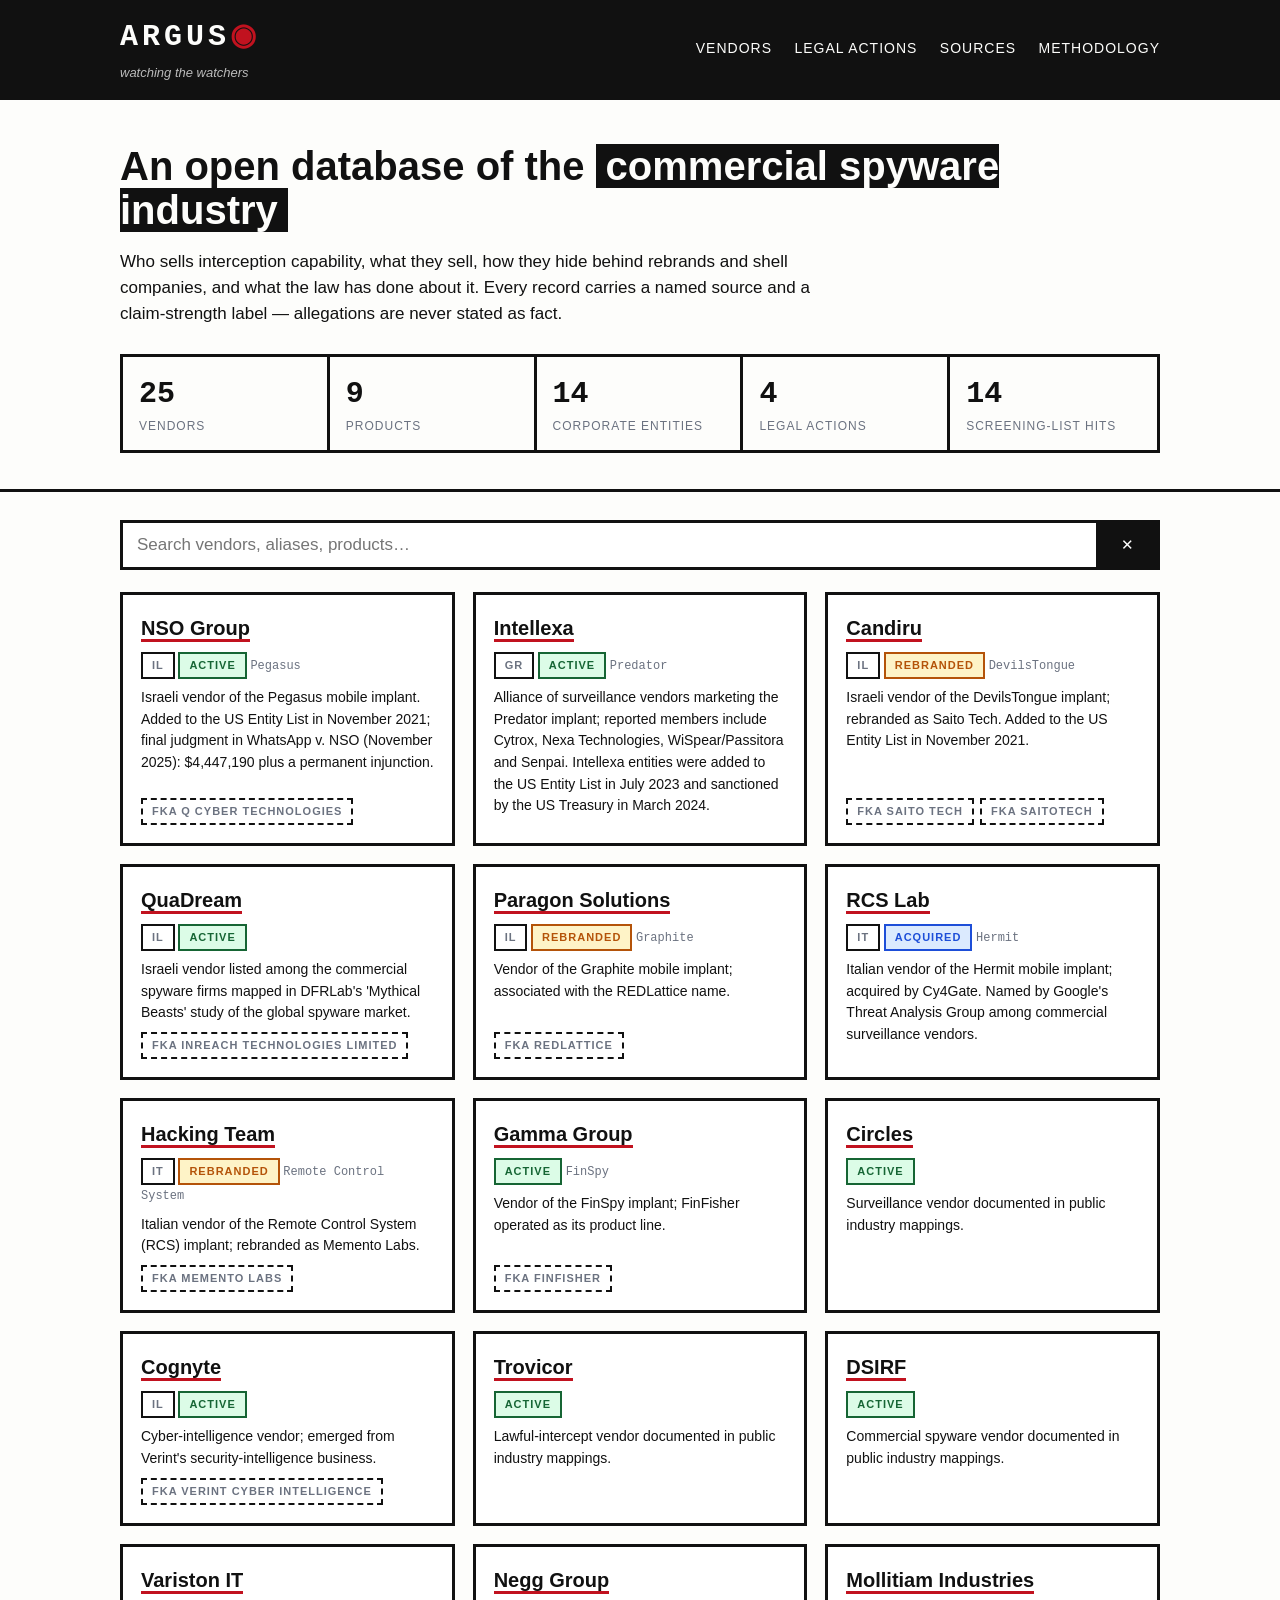
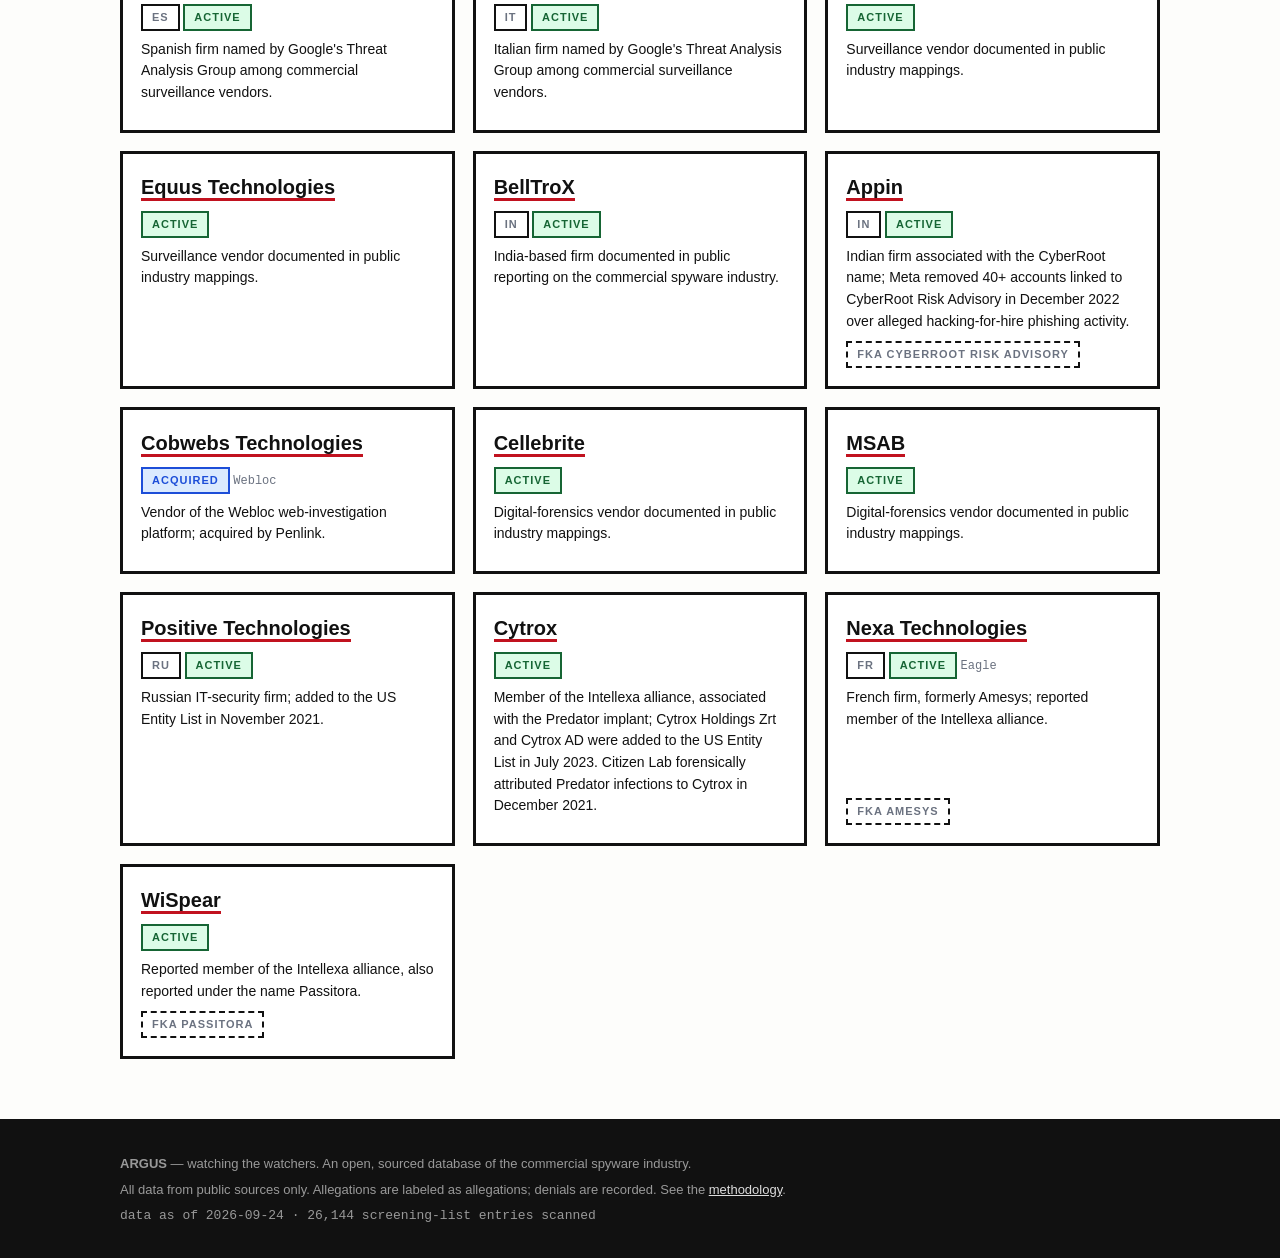
==== index.html @ 7b31ca4d "ARGUS v0: 25 vendors, 9 products, 14 corporate entities, live CSL pull, static site" ====
<!DOCTYPE html>
<html lang="en">
<head>
<meta charset="utf-8">
<meta name="viewport" content="width=device-width, initial-scale=1">
<title>ARGUS — Watching the watchers</title>
<meta name="description" content="ARGUS is an open, sourced database of the commercial spyware industry: vendors, products, corporate structures, and legal actions.">
<link rel="stylesheet" href="css/style.css">
</head>
<body>
<header class="site">
  <div class="wrap">
    <a class="brand" href="index.html"><h1>ARGUS<span class="eye">◉</span></h1><p>watching the watchers</p></a>
    <nav>
      <a href="index.html">Vendors</a>
      <a href="legal.html">Legal actions</a>
      <a href="sources.html">Sources</a>
      <a href="methodology.html">Methodology</a>
    </nav>
  </div>
</header>

<div class="hero">
  <div class="wrap">
    <h2>An open database of the <span class="hl">commercial spyware industry</span></h2>
    <p>Who sells interception capability, what they sell, how they hide behind rebrands and shell companies, and what the law has done about it. Every record carries a named source and a claim-strength label — allegations are never stated as fact.</p>
    <div class="stats" id="stats"></div>
  </div>
</div>

<div class="wrap">
  <div class="searchbar">
    <input id="q" type="search" placeholder="Search vendors, aliases, products…" autocomplete="off">
    <button class="go" id="clear" title="Clear">✕</button>
  </div>
  <div class="grid" id="grid"></div>
</div>

<footer class="site">
  <div class="wrap">
    <p><strong>ARGUS</strong> — watching the watchers. An open, sourced database of the commercial spyware industry.</p>
    <p>All data from public sources only. Allegations are labeled as allegations; denials are recorded. See the <a href="methodology.html">methodology</a>.</p>
    <p class="mono" id="built"></p>
  </div>
</footer>

<script src="js/app.js"></script>
<script>
loadDB().then(() => {
  const sl = DB.screening_list;
  document.getElementById("stats").innerHTML = `
    <div class="stat"><div class="n">${DB.vendors.length}</div><div class="l">Vendors</div></div>
    <div class="stat"><div class="n">${DB.products.length}</div><div class="l">Products</div></div>
    <div class="stat"><div class="n">${DB.corporate_entities.length}</div><div class="l">Corporate entities</div></div>
    <div class="stat"><div class="n">${DB.legal_actions.length}</div><div class="l">Legal actions</div></div>
    <div class="stat"><div class="n">${sl.matches}</div><div class="l">Screening-list hits</div></div>`;
  document.getElementById("built").textContent = "data as of " + sl.retrieved_date + " · " + sl.entries_scanned.toLocaleString() + " screening-list entries scanned";

  const grid = document.getElementById("grid");
  const q = document.getElementById("q");
  const render = () => {
    const needle = q.value.trim().toLowerCase();
    const cards = DB.vendors
      .filter(v => !needle || (v.name + " " + (v.aliases || []).join(" ") + " " + v.description).toLowerCase().includes(needle))
      .map(vendorCard).join("");
    grid.innerHTML = cards || `<p class="empty">No vendors match “${q.value.replace(/[<>&"]/g, "")}”.</p>`;
  };
  q.addEventListener("input", render);
  document.getElementById("clear").addEventListener("click", () => { q.value = ""; render(); q.focus(); });
  render();
}).catch(e => {
  document.getElementById("grid").innerHTML = `<p class="empty">Failed to load data: ${e.message}</p>`;
});
</script>
</body>
</html>
---- css/style.css ----
/* ARGUS — brutalist-simple */
:root {
  --ink: #111;
  --paper: #fdfdfb;
  --accent: #c1121f;
  --amber: #b45309;
  --green: #166534;
  --blue: #1d4ed8;
  --gray: #6b7280;
  --line: 3px solid var(--ink);
}
* { box-sizing: border-box; }
body {
  margin: 0;
  background: var(--paper);
  color: var(--ink);
  font-family: "Helvetica Neue", Helvetica, Arial, sans-serif;
  line-height: 1.55;
}
.mono, code, pre { font-family: "SFMono-Regular", Consolas, "Liberation Mono", monospace; }
.wrap { max-width: 1080px; margin: 0 auto; padding: 0 20px; }

/* header */
header.site {
  border-bottom: var(--line);
  background: var(--ink);
  color: var(--paper);
}
header.site .wrap { display: flex; align-items: center; justify-content: space-between; padding-top: 14px; padding-bottom: 14px; }
.brand { text-decoration: none; color: var(--paper); }
.brand h1 { margin: 0; font-size: 30px; letter-spacing: 4px; font-family: Consolas, monospace; }
.brand h1 .eye { color: var(--accent); }
.brand p { margin: 2px 0 0; font-size: 13px; color: #bbb; font-style: italic; }
nav a { color: var(--paper); text-decoration: none; margin-left: 18px; font-size: 14px; text-transform: uppercase; letter-spacing: 1px; border-bottom: 2px solid transparent; }
nav a:hover { border-bottom-color: var(--accent); }

/* hero */
.hero { border-bottom: var(--line); padding: 44px 0 36px; }
.hero h2 { font-size: 40px; margin: 0 0 10px; line-height: 1.1; }
.hero h2 .hl { background: var(--ink); color: var(--paper); padding: 0 10px; }
.hero p { max-width: 720px; font-size: 17px; }
.stats { display: flex; flex-wrap: wrap; gap: 0; margin-top: 26px; border: var(--line); }
.stat { flex: 1 1 140px; padding: 14px 16px; border-right: var(--line); }
.stat:last-child { border-right: 0; }
.stat .n { font-size: 30px; font-weight: 800; font-family: Consolas, monospace; }
.stat .l { font-size: 12px; text-transform: uppercase; letter-spacing: 1px; color: var(--gray); }

/* search */
.searchbar { margin: 28px 0 8px; display: flex; gap: 0; }
.searchbar input {
  flex: 1; font-size: 17px; padding: 12px 14px;
  border: var(--line); border-right: 0; background: #fff; color: var(--ink);
}
.searchbar input:focus { outline: 3px solid var(--accent); outline-offset: -3px; }
.searchbar .go { border: var(--line); background: var(--ink); color: #fff; padding: 0 22px; font-size: 15px; text-transform: uppercase; letter-spacing: 1px; cursor: pointer; }

/* vendor grid */
.grid { display: grid; grid-template-columns: repeat(auto-fill, minmax(300px, 1fr)); gap: 18px; margin: 22px 0 60px; }
.card { border: var(--line); background: #fff; padding: 18px; display: flex; flex-direction: column; gap: 8px; }
.card:hover { box-shadow: 6px 6px 0 var(--ink); transform: translate(-2px, -2px); }
.card h3 { margin: 0; font-size: 20px; }
.card h3 a { color: var(--ink); text-decoration: none; border-bottom: 3px solid var(--accent); }
.card .meta { font-size: 13px; color: var(--gray); }
.card .desc { font-size: 14px; margin: 0; }
.card .tags { display: flex; flex-wrap: wrap; gap: 6px; margin-top: auto; }

.badge { display: inline-block; font-size: 11px; font-weight: 700; text-transform: uppercase; letter-spacing: 1px; padding: 3px 9px; border: 2px solid var(--ink); }
.badge.active { background: #dcfce7; color: var(--green); border-color: var(--green); }
.badge.rebranded { background: #fef3c7; color: var(--amber); border-color: var(--amber); }
.badge.acquired { background: #dbeafe; color: var(--blue); border-color: var(--blue); }
.badge.defunct, .badge.unknown { background: #f3f4f6; color: var(--gray); border-color: var(--gray); }
.badge.country { background: #fff; }
.badge.alias { background: #fff; border-style: dashed; color: var(--gray); }

/* claim strength legend */
.cs { display: inline-block; font-size: 11px; font-weight: 700; text-transform: uppercase; letter-spacing: 1px; padding: 3px 9px; border: 2px solid var(--ink); }
.cs.confirmed { background: #166534; color: #fff; border-color: #166534; }
.cs.forensically_attributed { background: #1d4ed8; color: #fff; border-color: #1d4ed8; }
.cs.reported { background: #f59e0b; color: #111; border-color: #92400e; }
.cs.alleged { background: #fff; color: #92400e; border-color: #92400e; border-style: dashed; }
.cs.denied { background: #111; color: #fff; border-color: #111; text-decoration: line-through; }

/* detail page */
.detail-head { border-bottom: var(--line); padding: 30px 0 22px; }
.detail-head h2 { font-size: 36px; margin: 0 0 8px; }
.kv { display: grid; grid-template-columns: 180px 1fr; gap: 6px 14px; margin: 18px 0; font-size: 15px; }
.kv dt { font-weight: 700; text-transform: uppercase; font-size: 12px; letter-spacing: 1px; color: var(--gray); }
.kv dd { margin: 0; }
section.block { margin: 34px 0; }
section.block h3 { font-size: 22px; border-bottom: var(--line); padding-bottom: 6px; margin-bottom: 14px; }
table.rows { width: 100%; border-collapse: collapse; border: var(--line); font-size: 14px; }
table.rows th, table.rows td { border: 1px solid #999; padding: 10px 12px; text-align: left; vertical-align: top; }
table.rows th { background: var(--ink); color: #fff; text-transform: uppercase; font-size: 12px; letter-spacing: 1px; }
table.rows tr:nth-child(even) td { background: #f7f7f4; }
a.ext { color: var(--blue); }
.src-card { border: var(--line); background: #fff; padding: 16px 18px; margin-bottom: 14px; }
.src-card h4 { margin: 0 0 6px; font-size: 17px; }
.src-card .pub { font-size: 13px; color: var(--gray); }

/* methodology */
.legend-row { display: grid; grid-template-columns: 220px 1fr; gap: 14px; align-items: start; padding: 12px 0; border-bottom: 1px solid #ccc; }
.rules ol li { margin-bottom: 10px; }
.callout { border: var(--line); background: #fef3c7; padding: 16px 20px; margin: 24px 0; }

footer.site { border-top: var(--line); background: var(--ink); color: #999; padding: 26px 0; font-size: 13px; margin-top: 40px; }
footer.site a { color: #ddd; }
footer.site .wrap p { margin: 6px 0; }

.empty { padding: 40px 0; color: var(--gray); font-size: 16px; }
.back { display: inline-block; margin: 18px 0 0; color: var(--ink); font-weight: 700; }
@media (max-width: 640px) {
  .hero h2 { font-size: 30px; }
  .kv { grid-template-columns: 1fr; }
  .legend-row { grid-template-columns: 1fr; }
}
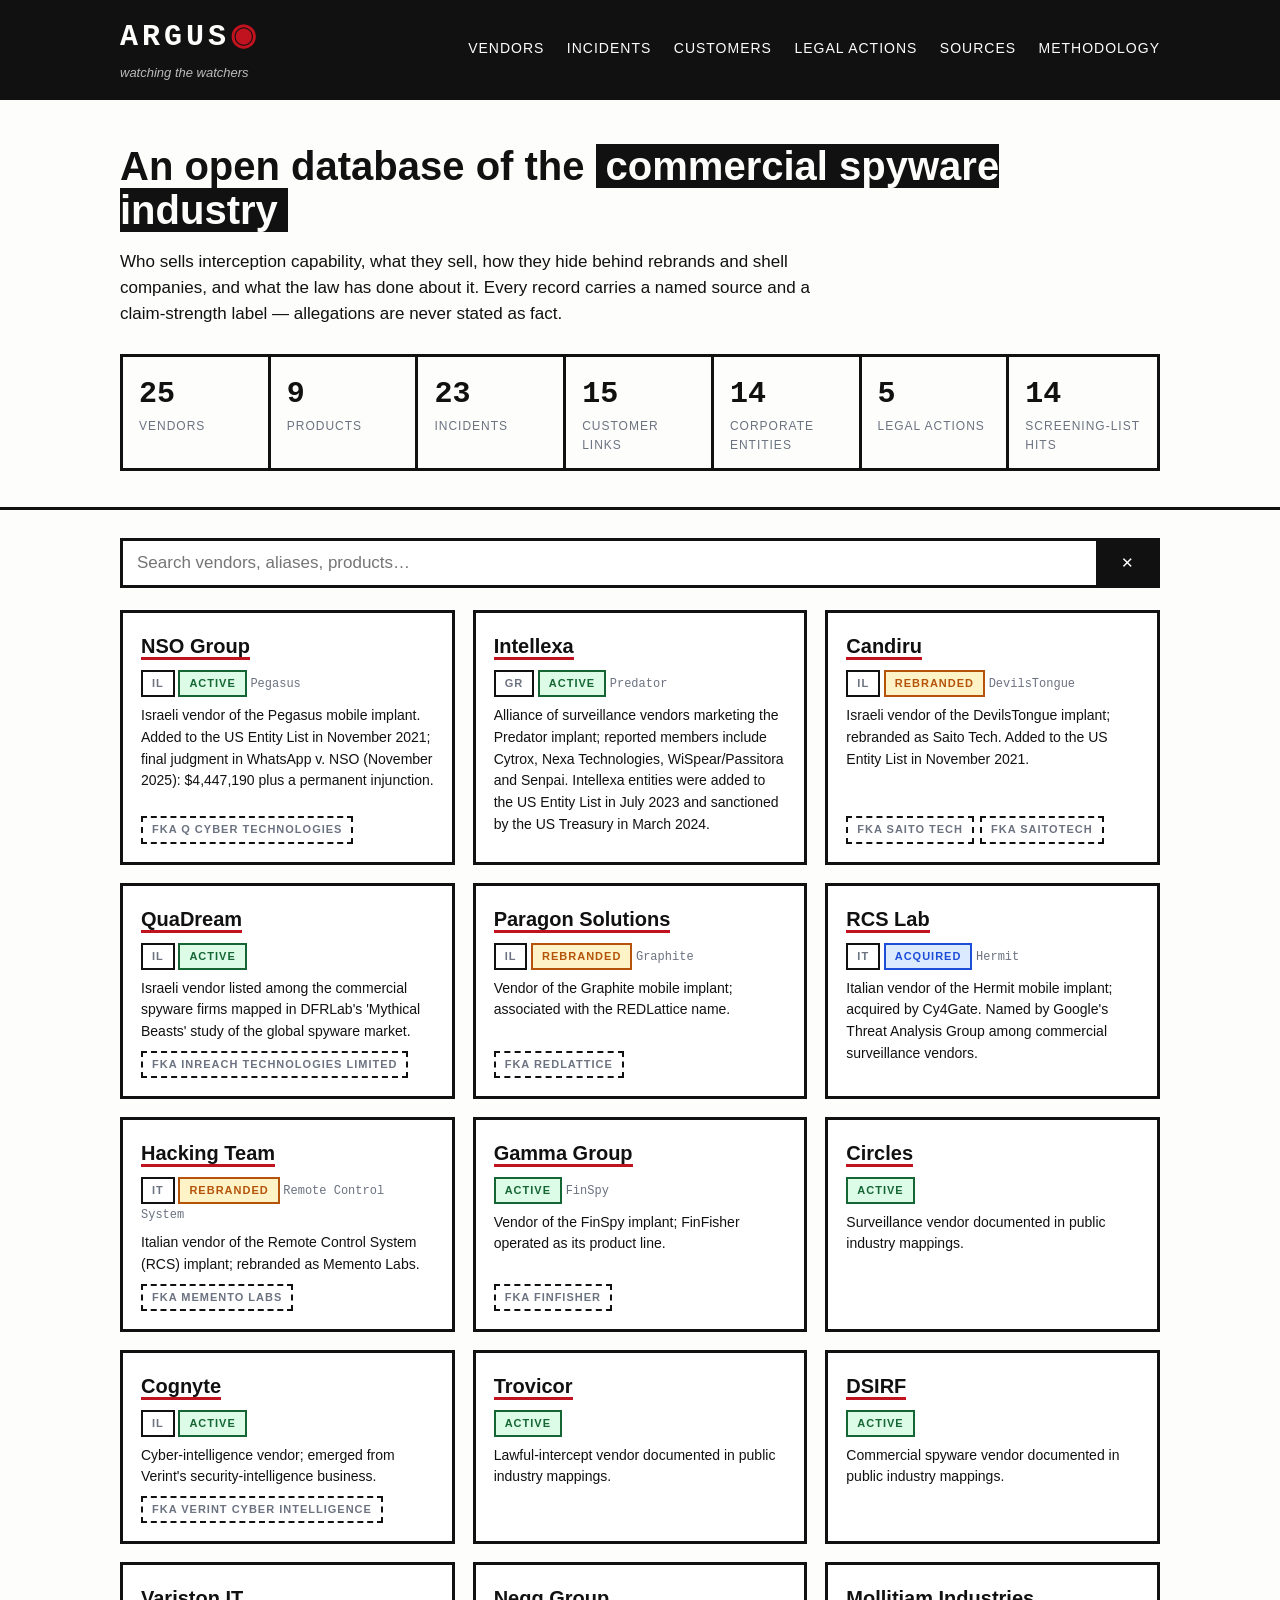
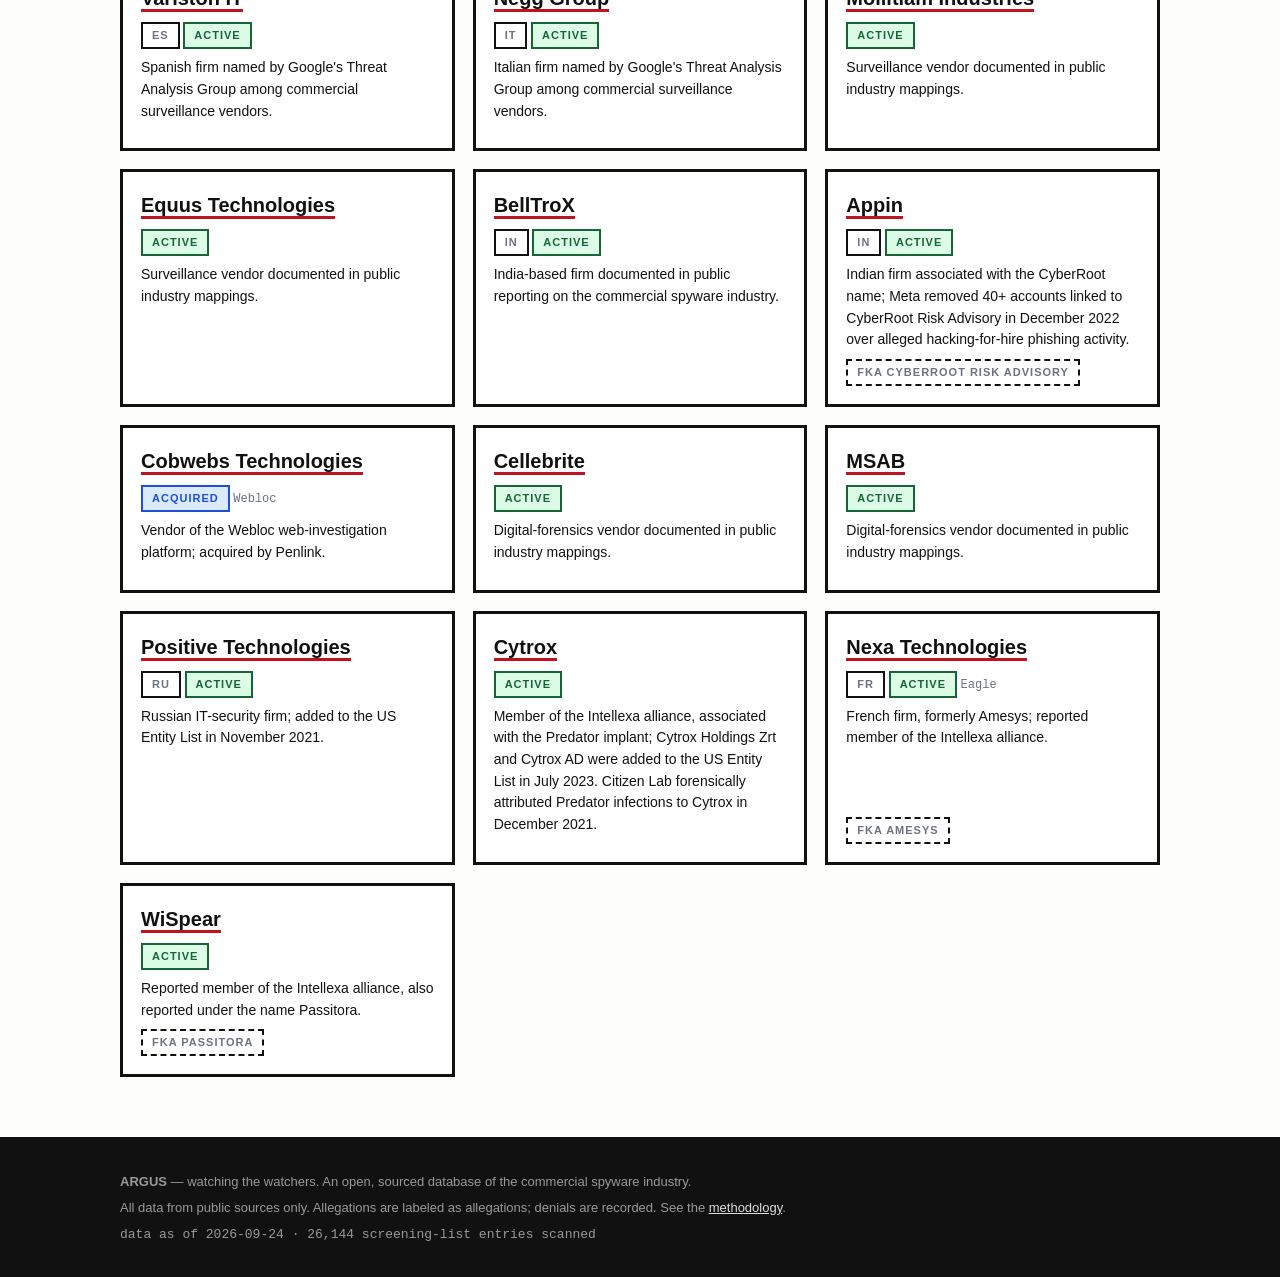
==== commit 18e650a7: "Tier 2 data pass: 23 incidents + 15 customer links (Citizen Lab/Amnesty/Google TAG/Meta/Sekoia), Inc" ====
--- a/index.html
+++ b/index.html
@@ -13,6 +13,8 @@
     <a class="brand" href="index.html"><h1>ARGUS<span class="eye">◉</span></h1><p>watching the watchers</p></a>
     <nav>
       <a href="index.html">Vendors</a>
+      <a href="incidents.html">Incidents</a>
+      <a href="customers.html">Customers</a>
       <a href="legal.html">Legal actions</a>
       <a href="sources.html">Sources</a>
       <a href="methodology.html">Methodology</a>
@@ -51,6 +53,8 @@
   document.getElementById("stats").innerHTML = `
     <div class="stat"><div class="n">${DB.vendors.length}</div><div class="l">Vendors</div></div>
     <div class="stat"><div class="n">${DB.products.length}</div><div class="l">Products</div></div>
+    <div class="stat"><div class="n">${DB.incidents.length}</div><div class="l">Incidents</div></div>
+    <div class="stat"><div class="n">${DB.customer_links.length}</div><div class="l">Customer links</div></div>
     <div class="stat"><div class="n">${DB.corporate_entities.length}</div><div class="l">Corporate entities</div></div>
     <div class="stat"><div class="n">${DB.legal_actions.length}</div><div class="l">Legal actions</div></div>
     <div class="stat"><div class="n">${sl.matches}</div><div class="l">Screening-list hits</div></div>`;
